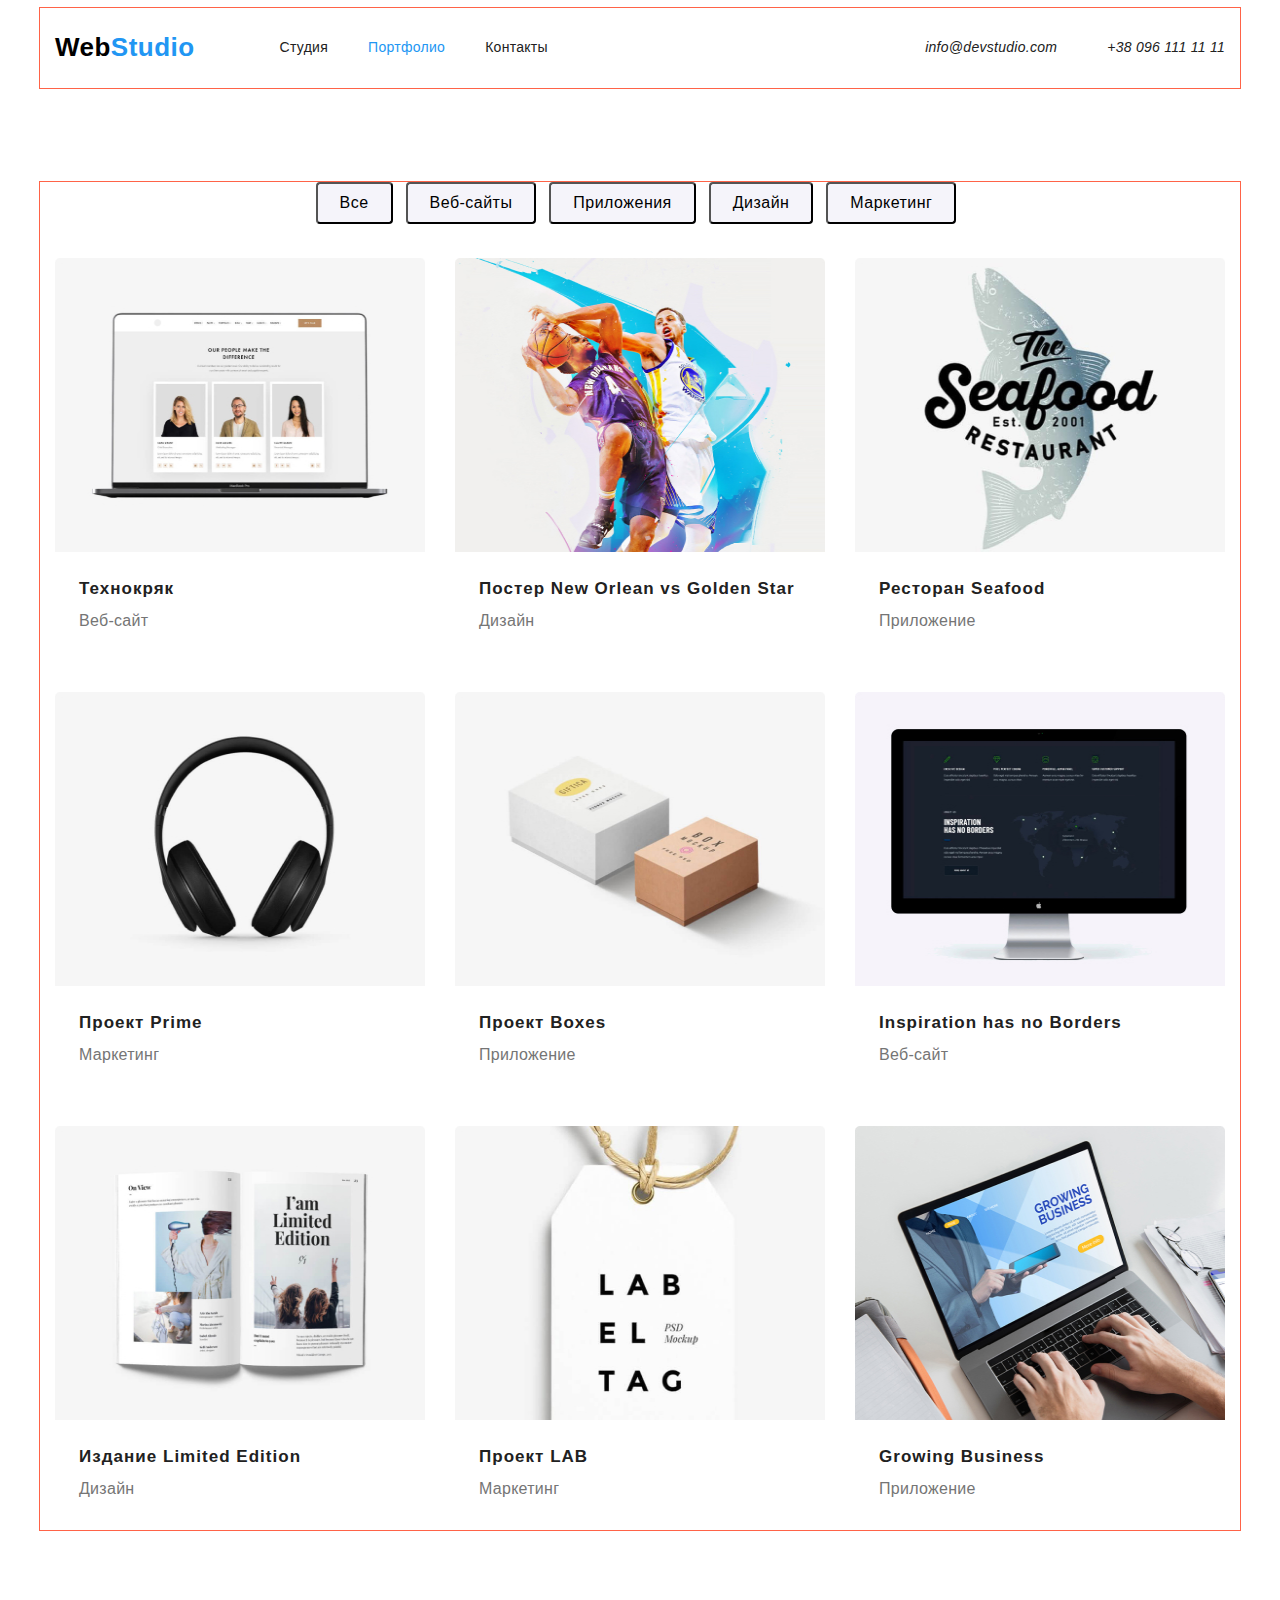
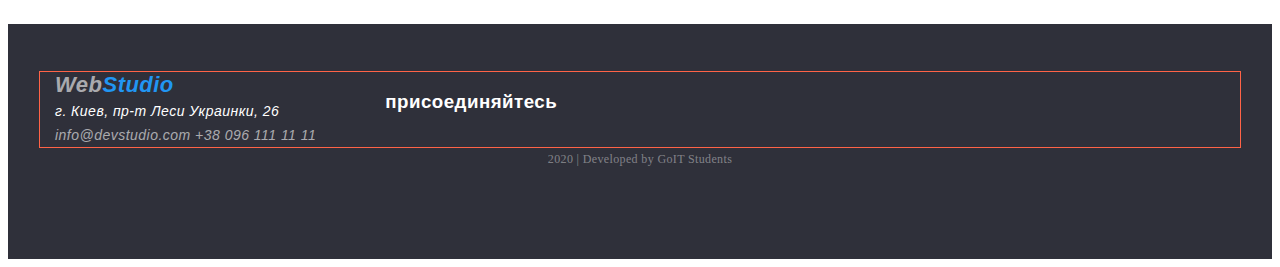
==== portfolio.html @ bc5ca42d "start" ====
<!DOCTYPE html>
<html lang="ru">

<head>
    <meta charset="UTF-8">
    <meta name="viewport" content="width=device-width, initial-scale=1.0">
    <link rel="stylesheet" href="./css/common.css">
    <link rel="stylesheet" href="./css/styles.css">
    <title>Portfolio</title>
</head>

<body class="page">
    <!-- ==========================================================
                                           HEADER                  
 ============================================================== -->
    <header class="page-header">
        <div class="container">
            <nav class="main-nav">
                <a class="header-logo" href="./index.html">Web<span class="logo-color">Studio</span></a>
                <ul class="nav-link list">
                    <li class="item"><a href="./studio.html" class="link-list">Студия</a></li>
                    <li class="item"><a href="./portfolio.html" class="link-list current">Портфолио</a></li>
                    <li class="item"><a href="./contacts.html" class="link-list">Контакты</a></li>
                </ul>
                <address class="address">
            <!--<img src="./img/maillogo.svg" alt="">--><a href="mailto:info@devstudio.com" class="link-list item">info@devstudio.com</a>
            <!--<img src="./img/phonelogo.svg" alt="">--><a  href="tel:+380961111111" class="link-list item">+38 096 111 11 11</a>
            </address>
            </nav>
        </div>
    </header>
    <!-- портфолио -->
    <section class="porto">
        <div class="container">
            <!-- <h1 class="title-port">OUR WORKS</h1> -->
            <form class="work-button">
                <button class="button">Все</button>
                <button class="button">Веб-сайты</button>
                <button class="button">Приложения</button>
                <button class="button">Дизайн</button>
                <button class="button lstb">Маркетинг</button>
            </form>
            <ul class="link-work porto-flex">
                <li class="test porto-container"><img src="./img/portfolio/name1.jpg" alt="" width="370" height="294">
                    <a href="#" class="link-list">
                        <div class="card-content">
                            <h3>Технокряк</h3>
                            <p>Веб-сайт</p>
                            <!-- <p><span class="about-site">Технокряк это современная площадка распространения коронавируса. Компании используют эту платформу для цифрового шпионажа и атак на защищённые сервера конкурентов.</span></p> -->
                        </div>
                    </a>
                </li>
                <li class="test porto-container"><img src="./img/portfolio/imggoldenstars.jpg" alt="" width="370" height="294">
                    <a href="#" class="link-list">
                        <div class="card-content">
                            <h3 class="strs">Постер New Orlean vs Golden Star</h3>
                            <p>Дизайн</p>
                        </div>
                    </a>
                </li>
                <li class="test porto-container"><img src="./img/portfolio/imgseafood.jpg" alt="imgseafood" width="370" height="294">
                    <a href="#" class="link-list">
                        <div class="card-content">
                            <h3>Ресторан Seafood</h3>
                            <p>Приложение</p>
                        </div>
                    </a>
                </li>
                <li class="test porto-container"><img src="./img/portfolio/imgprime.jpg" alt="prime" width="370" height="294">
                    <a href="#" class="link-list">
                        <div class="card-content">
                            <h3>Проект Prime</h3>
                            <p>Маркетинг</p>
                        </div>
                    </a>
                </li>
                <li class="test porto-container"><img src="./img/portfolio/imgboxes.jpg" alt="boxes" width="370" height="294">
                    <a href="#" class="link-list">
                        <div class="card-content">
                            <h3>Проект Boxes</h3>
                            <p>Приложение</p>
                        </div>
                    </a>
                </li>
                <li class="test porto-container"><img src="./img/portfolio/imgbordesr.jpg" alt="bordesr" width="370" height="294">
                    <a href="#" class="link-list">
                        <div class="card-content">
                            <h3>Inspiration has no Borders</h3>
                            <p>Веб-сайт</p>
                        </div>
                    </a>
                </li>
                <li class="test porto-container"><img src="./img/portfolio/imglimited.jpg" alt="limited" width="370" height="294">
                    <a href="#" class="link-list">
                        <div class="card-content">
                            <h3>Издание Limited Edition</h3>
                            <p>Дизайн</p>
                        </div>
                    </a>
                </li>
                <li class="test porto-container"><img src="./img/portfolio/imglab.jpg" alt="lab" width="370" height="294">
                    <a href="#" class="link-list">
                        <div class="card-content">
                            <h3>Проект LAB</h3>
                            <p>Маркетинг</p>
                        </div>
                    </a>
                </li>
                <li class="test porto-container"><img src="./img/portfolio/imggroving.jpg" alt="groving" width="370" height="294">
                    <a href="#" class="link-list">
                        <div class="card-content">
                            <h3>Growing Business</h3>
                            <p>Приложение</p>
                        </div>
                    </a>
                </li>
            </ul>
        </div>
    </section>

    <!-- FOOTER -->
    <footer class="footer">
        <div class="container footer-flex">
            <address>
            <a class="footer-logo" href="./index.html">Web<span class="logo-color">Studio</span></a>
            <br>г. Киев, пр-т Леси Украинки, 26
            <br><a href="mailto:info@devstudio.com">info@devstudio.com</a>
            <a href="tel:+380961111111">+38 096 111 11 11</a>
            </address>
            <ul class="hey">
                <li>
                    <h3>присоединяйтесь</h3>
                    <!-- <a href="https://www.instagram.com"><img src="./img/instagram.png" alt="instagram"></a>
                    <a href="https://twitter.com/"><img src="./img/twiter.png" alt="twiter"></a>
                    <a href="https://www.facebook.com/"><img src="./img/facebook.svg" alt="facebook"></a>
                    <a href="https://www.linkedin.com/"><img src="./img/linkedin.svg" alt="linkedin"></a> -->
                </li>
            </ul>
        </div>
        <p class="coop">2020 | Developed by GoIT Students </p>
    </footer>

</body>

</html>
---- css/common.css ----
:root {
    /* Цвет основного текста #212121 */
    --primery-text-color: #212121;
    /* вторичный цвет текста <p> #757575 */
    --secondary-text-color: #757575;
    /* Акцент (текст при наведении) #2196F3 */
    --text-color-accent: #2196F3;
    /* Копирейт в футере rgba(255, 255, 255, 0.4) */
    --footer-copyright-color: rgba(255, 255, 255, 0.4);
}


/* body */

img {
    vertical-align: bottom
}

html {
    box-sizing: border-box;
}

*,
*::before,
*::after {
    box-sizing: inherit;
}

.page {
    background-color: #ffffff;
    color: var(--primery-text-color);
    font-family: Roboto, sans-serif;
    letter-spacing: 0.03em;
}


/* HEADER */

.main-nav {
    display: flex;
    align-items: center;
}

.main-nav .address {
    margin-left: auto;
}

.logo-color {
    color: var(--text-color-accent);
}

.header-logo {
    color: #000000;
    font-weight: 700;
    font-size: 26px;
    line-height: 1.9;
    text-decoration: none;
    /* margin-top: 24px;
    margin-bottom: 25px; */
}

.list {
    list-style: none;
}

.link-list {
    text-decoration: none;
    color: #212121;
    font-size: 14px;
    line-height: 1.14;
    letter-spacing: 0.02em;
    font-weight: 500;
}

.link-list:hover,
.link-list:focus {
    color: var(--text-color-accent);
}

.nav-link {
    display: flex;
    color: #212121;
    margin-top: 0;
    margin-bottom: 0;
    padding-left: 0;
    margin-left: 85px;
}

.nav-link .link-list {
    display: block;
    padding-top: 32px;
    padding-bottom: 32px;
}

.nav-link .link-list.current {
    color: #2196F3;
}

.nav-link .item:not(:last-child) {
    margin-right: 40px;
}

.address {
    color: var(--secondary-text-color);
}

.address {
    display: flex;
}

.address .item:not(:last-child) {
    margin-right: 50px;
}


/* footer */

.footer-flex {
    display: flex;
}

.footer-logo {
    /* display: block; */
    font-weight: bold;
    font-size: 22px;
    line-height: 26px;
    margin-bottom: 10px;
}

.footer {
    background-color: #2F303A;
    color: #ffffff;
    padding-top: 48px;
    padding-bottom: 88px;
}

.footer a {
    color: rgba(255, 255, 255, 0.6);
    text-decoration: none;
}

.footer address {
    font-weight: 400;
    font-size: 14px;
    line-height: 1.7;
}

.footer ul {
    list-style-type: none;
    margin-top: 0;
    margin-bottom: 0;
    padding-left: 0;
}

.coop {
    margin-bottom: 0;
    margin-top: 0;
    font-family: Roboto;
    font-style: normal;
    font-weight: normal;
    font-size: 12px;
    line-height: 24px;
    /* or 200% */
    text-align: center;
    letter-spacing: 0.03em;
    color: rgba(255, 255, 255, 0.4);
}

.hey {
    margin-left: 69px;
}
---- css/styles.css ----
/* Вторичный цвет фона #F5F4FA */


/* футер цвет фона иконок соцсетей:rgba(255, 255, 255, 0.1); */


/* MAIN */

.section {
    padding-bottom: 94px;
    padding-top: 94px;
}

.team-section {
    padding-bottom: 94px;
    padding-top: 94px;
}

.container {
    width: 1200px;
    padding-left: 15px;
    padding-right: 15px;
    margin-left: auto;
    margin-right: auto;
    outline: 1px solid tomato;
}

.section p {
    color: var(--secondary-text-color);
}


/* Заглавие которое я не смог придумать */

.tests:not(:last-child) {
    width: 270px;
    margin-right: 30px;
}

.about-us .link {
    background-color: #f5f4fa;
}

.about-us {
    display: flex;
    margin-top: 0;
    margin-bottom: 0;
    list-style-type: none;
    padding-left: 0;
    outline: solid 1px tomato;
}

.antenna::before {
    display: block;
    content: '';
    width: 270px;
    height: 120px;
    background-image: url('../img/antenna.svg');
    background-size: 70px;
    background-repeat: no-repeat;
    background-position: center;
    background-color: #F5F4FA;
    outline: solid 1px teal;
}

.clock::before {
    display: block;
    content: '';
    width: 270px;
    height: 120px;
    background-image: url('../img/clock.svg');
    background-size: 70px;
    background-repeat: no-repeat;
    background-position: center;
    background-color: #F5F4FA;
    outline: solid 1px teal;
}

.computer::before {
    display: block;
    content: '';
    width: 270px;
    height: 120px;
    background-image: url('../img/diagram.svg');
    background-size: 70px;
    background-repeat: no-repeat;
    background-position: center;
    background-color: #F5F4FA;
    outline: solid 1px teal;
}

.kos::before {
    display: block;
    content: '';
    width: 270px;
    height: 120px;
    background-image: url('../img/astronaut.svg');
    background-size: 70px;
    background-repeat: no-repeat;
    background-position: center;
    background-color: #F5F4FA;
    outline: solid 1px teal;
}


/* Чем мы занимаемся */

.work-list p {
    background-color: rgba(47, 48, 58, 0.8);
    color: #FFFFFF;
    padding: 27px;
    padding-left: 83px;
    padding-right: 82px;
}


/* OUR TEAM */

.team-section {
    background-color: #f5f4fa;
}

.team-section p {
    color: var(--secondary-text-color);
}

.team-list li {
    background-color: #ffffff;
}

.team-list img:hover,
.team-list a:focus {
    background-color: var(--text-color-accent);
}


/* Постоянные клиенты */

.regular-customers img:hover {
    background-color: var(--text-color-accent);
}


/* button */

.button {
    background-color: #F5F4FA;
    font-weight: 500;
    font-size: 16px;
    line-height: 1.62;
    text-align: center;
}

.button:hover {
    background-color: var(--text-color-accent);
}

.hero-button {
    display: inline-block;
    background-color: var(--text-color-accent);
    color: #ffffff;
    padding: 10px 32px;
    box-shadow: 0px 4px 4px rgba(0, 0, 0, 0.15);
    border-radius: 4px;
    text-decoration: none;
    min-width: 200px;
    text-align: center;
    margin-bottom: 200px;
    margin-top: 46px;
}


/* HERO */


/* Фон в Герое */

.overlay {
    max-width: 1600px;
    height: 600px;
    margin-left: auto;
    margin-right: auto;
    background-size: cover;
    background-repeat: no-repeat;
    background-position: center;
    background-image: linear-gradient( to right, rgba(47, 48, 58, 0.8), rgba(47, 48, 58, 0.8)), url(../img/hero.jpg);
}

.hero {
    text-align: center;
    padding-top: 200px;
}

.hero-title {
    font-weight: 900;
    font-size: 44px;
    line-height: 1.36;
    margin-bottom: 0;
    margin-top: 0;
    color: #FFFFFF;
    /* or 136% */
}


/* Заглавие которое я не смог придумать,
но оно потом будет скрыто */

.about-us .title {
    font-weight: 700;
    font-size: 14px;
    line-height: 1.4;
    text-transform: uppercase;
}

.about-us p {
    font-weight: 400;
    font-size: 14px;
    line-height: 1.7;
    margin-top: 0;
    margin-bottom: 0;
}

.title {
    margin-bottom: 10px;
    margin-top: 30px;
}


/* Чем мы занимаемся */

.section-title {
    font-weight: 700;
    font-size: 36px;
    line-height: 1.2;
    text-align: center;
    margin-top: 0;
    margin-bottom: 50px;
}

.work-list li p {
    font-weight: 700;
    font-size: 14px;
    line-height: 1.14;
    text-align: center;
    letter-spacing: 0.03em;
    text-transform: uppercase;
}

.work-list {
    display: flex;
    justify-content: space-between;
    list-style-type: none;
    margin-top: 0;
    margin-bottom: 0;
    padding-left: 0;
}

.work-list p {
    margin-top: 0;
    margin-bottom: 0;
}


/* OUR TEAM */

.team-list {
    display: flex;
    justify-content: space-between;
}

.team-list li h3 {
    font-weight: 500;
    font-size: 16px;
    line-height: 1.18;
    text-align: center;
}

.team-list li p {
    font-weight: 400;
    font-size: 16px;
    line-height: 1.18;
    /* identical to box height */
    text-align: center;
}

.team-list {
    margin-bottom: 0;
    margin-top: 0;
    list-style-type: none;
    list-style-position: 0;
    padding-left: 0;
}

.team-list p {
    margin-bottom: 16px;
    margin-top: 0;
}

.team-list h3 {
    margin-bottom: 30px;
    margin-top: 10px;
}


/* ПОСТОЯННЫЕ КЛИЕНТЫ */

.regular-customers {
    display: flex;
    justify-content: space-between;
    margin-top: 0;
    margin-bottom: 0;
    list-style-type: none;
    padding-left: 0;
}


/* OUR WORKS */

.card-content {
    padding-left: 24px;
    padding-right: 24px;
    padding-bottom: 20px;
    padding-top: 20px;
}

.porto-flex {
    display: flex;
    flex-wrap: wrap;
    justify-content: space-between;
}

.porto-container {
    width: 370px;
    height: 404px;
    /* margin-right: 30px; */
    margin-bottom: 30px;
}


/* .porto-container:nth-child(3n) {
        margin-right: 0;
    } */

.porto-container:nth-last-child(-n+3) {
    margin-bottom: 0;
}

.porto {
    padding-top: 94px;
    padding-bottom: 94px;
}

.work-button {
    text-align: center;
    margin-bottom: 34px;
}

.work-button .button {
    margin-right: 8px;
    padding: 6px 22px;
    display: inline-block;
    background: #F5F4FA;
    border-radius: 4px;
    font-style: normal;
    font-weight: 500;
    font-size: 16px;
    line-height: 26px;
    /* identical to box height, or 162% */
    text-align: center;
    letter-spacing: 0.03em;
}

.lstb {
    margin-right: 0;
}

.work-button .button:hover {
    background-color: #2196F3;
    color: white;
    box-shadow: 0px 2px 2px rgba(0, 0, 0, 0.12), 0px 1px 2px rgba(0, 0, 0, 0.08), 0px 3px 1px rgba(0, 0, 0, 0.1);
}


/* .title-port {
    margin-top: 0;
    margin-bottom: 0;
} */


/* .test {
        outline: solid 1px turquoise;
    }
     */

.link-work {
    list-style-type: none;
    margin-top: 0;
    margin-bottom: 0;
    padding-left: 0;
}

.link-work h3 {
    margin-bottom: 0;
    margin-top: 0;
}

.link-work p {
    margin-bottom: 0px;
    margin-top: 0;
}

.link-work li h3 {
    font-weight: 700;
    font-size: 17px;
    line-height: 2;
    letter-spacing: 0.06em;
}

.link-work li p {
    font-weight: 400;
    font-size: 16px;
    line-height: 1.87;
    color: #757575;
}

.about-site {
    font-weight: 400;
    font-size: 18px;
    line-height: 1.56;
    /* or 156% */
    letter-spacing: 0.03em;
}
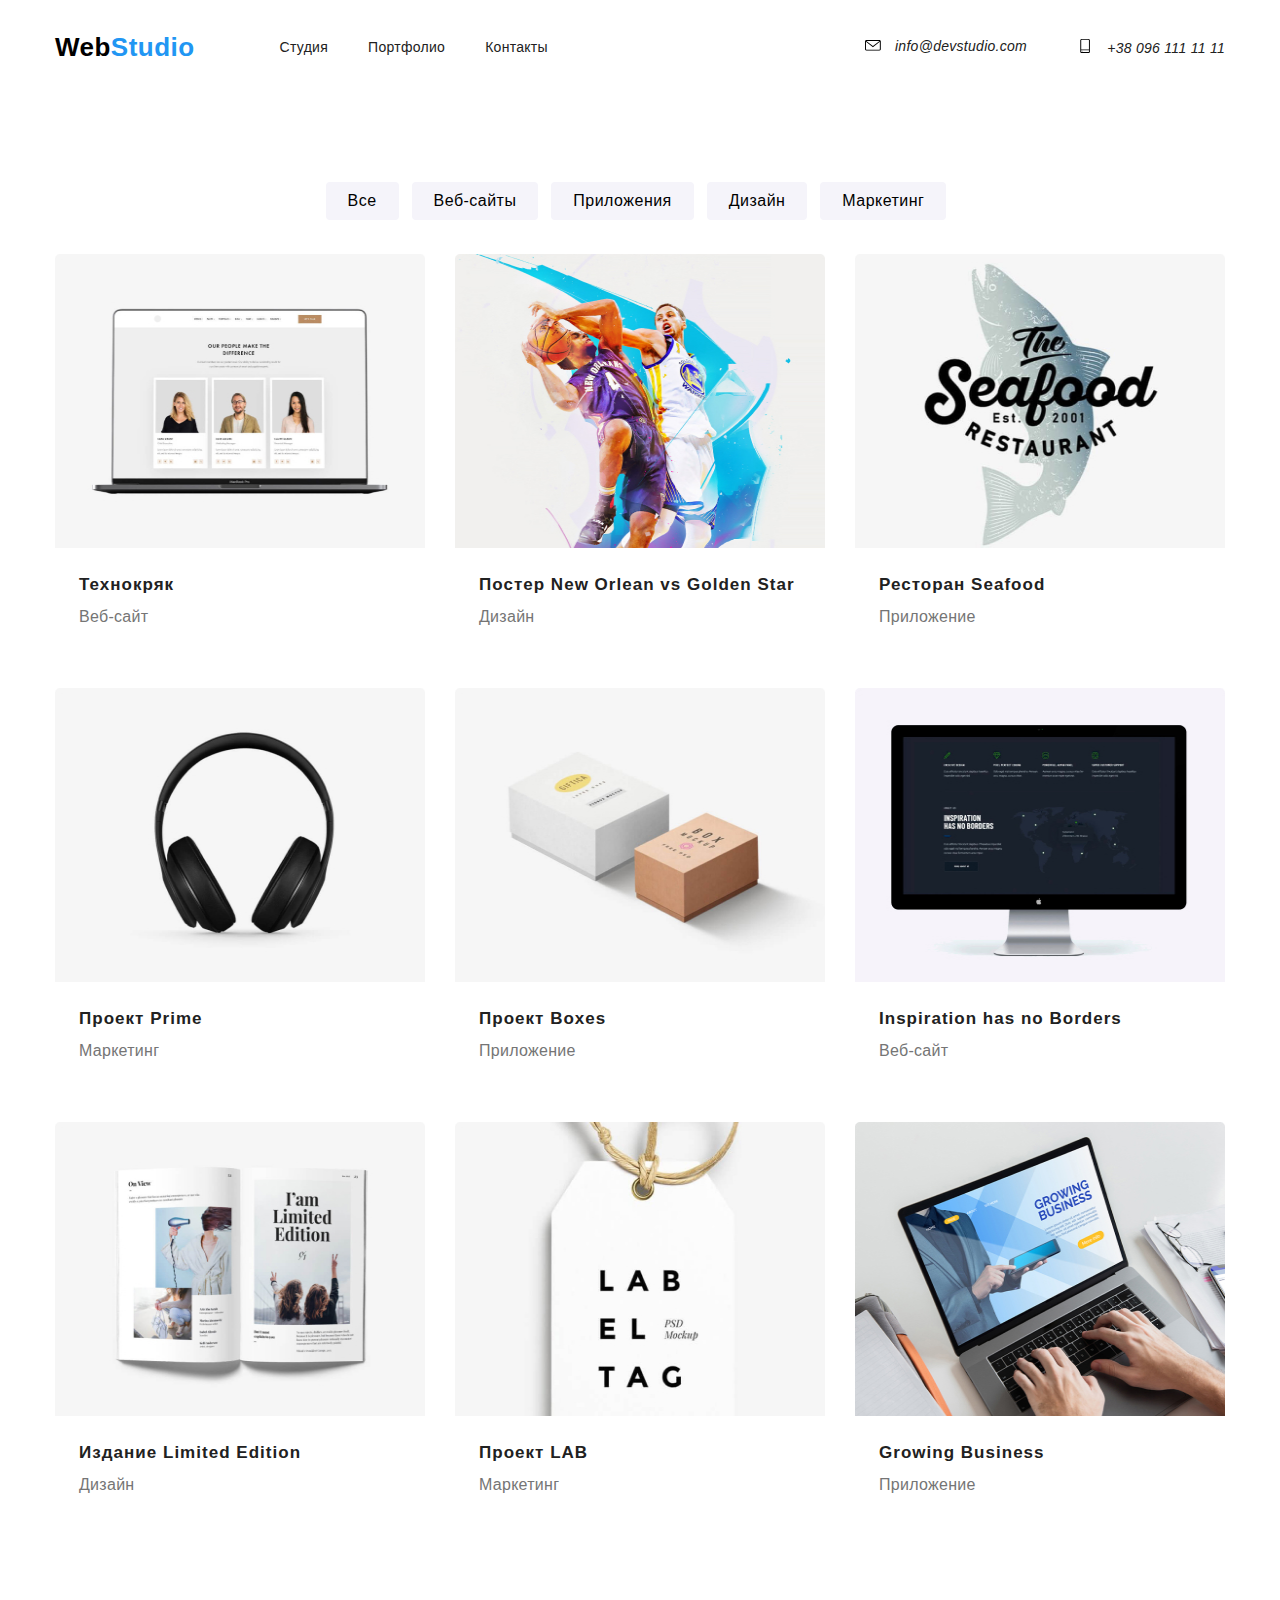
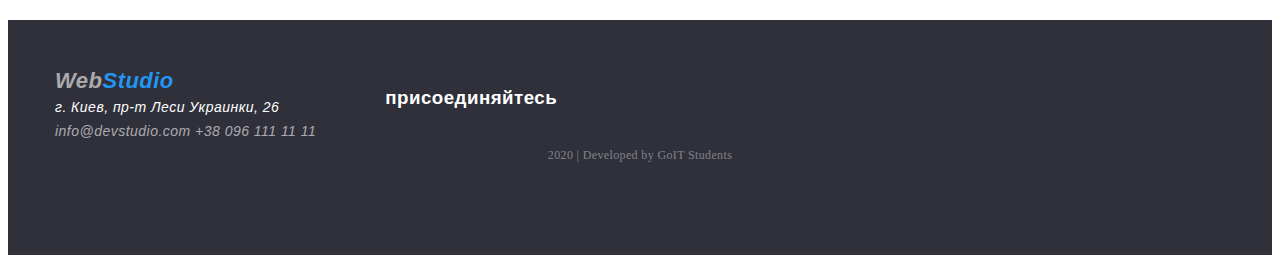
==== commit 61e118d5: "сделано клиенты" ====
--- a/portfolio.html
+++ b/portfolio.html
@@ -19,12 +19,20 @@
                 <a class="header-logo" href="./index.html">Web<span class="logo-color">Studio</span></a>
                 <ul class="nav-link list">
                     <li class="item"><a href="./studio.html" class="link-list">Студия</a></li>
-                    <li class="item"><a href="./portfolio.html" class="link-list current">Портфолио</a></li>
+                    <li class="item"><a href="./portfolio.html" class="link-list">Портфолио</a></li>
                     <li class="item"><a href="./contacts.html" class="link-list">Контакты</a></li>
                 </ul>
                 <address class="address">
-            <!--<img src="./img/maillogo.svg" alt="">--><a href="mailto:info@devstudio.com" class="link-list item">info@devstudio.com</a>
-            <!--<img src="./img/phonelogo.svg" alt="">--><a  href="tel:+380961111111" class="link-list item">+38 096 111 11 11</a>
+            <a href="mailto:info@devstudio.com" class="link-list item">
+                    <svg class="mail" width="16" height="10.85">
+                    <use href="./img/sprite1.svg#mail"></use>
+                </svg>
+                info@devstudio.com</a>
+            <a href="tel:+380961111111" class="link-list item">
+                <svg class="phone" width="16" height="14.47">
+                    <use href="./img/sprite1.svg#hone"></use>
+                </svg>
+                +38 096 111 11 11</a>
             </address>
             </nav>
         </div>
--- a/css/common.css
+++ b/css/common.css
@@ -75,6 +75,7 @@
 .link-list:hover,
 .link-list:focus {
     color: var(--text-color-accent);
+    fill: var(--text-color-accent);
 }
 
 .nav-link {
--- a/css/styles.css
+++ b/css/styles.css
@@ -5,6 +5,19 @@
 
 
 /* MAIN */
+
+.phone {
+    color: #757575;
+    /* height: 14.94px; */
+    margin-right: 10px;
+}
+
+.mail {
+    display: inline-block;
+    color: #757575;
+    /* height: 11.2px; */
+    margin-right: 10px;
+}
 
 .section {
     padding-bottom: 94px;
@@ -22,7 +35,7 @@
     padding-right: 15px;
     margin-left: auto;
     margin-right: auto;
-    outline: 1px solid tomato;
+    /* outline: 1px solid tomato; */
 }
 
 .section p {
@@ -116,6 +129,34 @@
 
 /* OUR TEAM */
 
+.social-list {
+    margin-bottom: 34px;
+    margin-right: 36px;
+    color: teal;
+}
+
+.btn-icon {
+    fill: #AFB1B8
+}
+
+.btn-icon:hover {
+    fill: #FFFFFF;
+}
+
+.btn-ic {
+    padding: 0;
+    background-color: #FFFFFF;
+    border: none;
+    width: 44px;
+    height: 44px;
+    border-radius: 50%;
+    color: teal;
+}
+
+.btn-ic:hover {
+    background-color: #2196F3;
+}
+
 .team-section {
     background-color: #f5f4fa;
 }
@@ -149,10 +190,12 @@
     font-size: 16px;
     line-height: 1.62;
     text-align: center;
+    border: none;
 }
 
 .button:hover {
     background-color: var(--text-color-accent);
+    border: none;
 }
 
 .hero-button {
@@ -311,6 +354,28 @@
     margin-bottom: 0;
     list-style-type: none;
     padding-left: 0;
+}
+
+.size-customers {
+    width: 170px;
+    height: 90px;
+    /* background-color: teal; */
+    border: 1px solid #AFB1B8;
+    box-sizing: border-box;
+    border-radius: 4px;
+    padding-top: 22px;
+    padding-bottom: 21px;
+    padding-left: 56px;
+    padding-right: 55px;
+}
+
+.size-customers:hover {
+    background-color: #2196F3;
+}
+
+.color:hover {
+    color: white;
+    fill: white;
 }
 
 
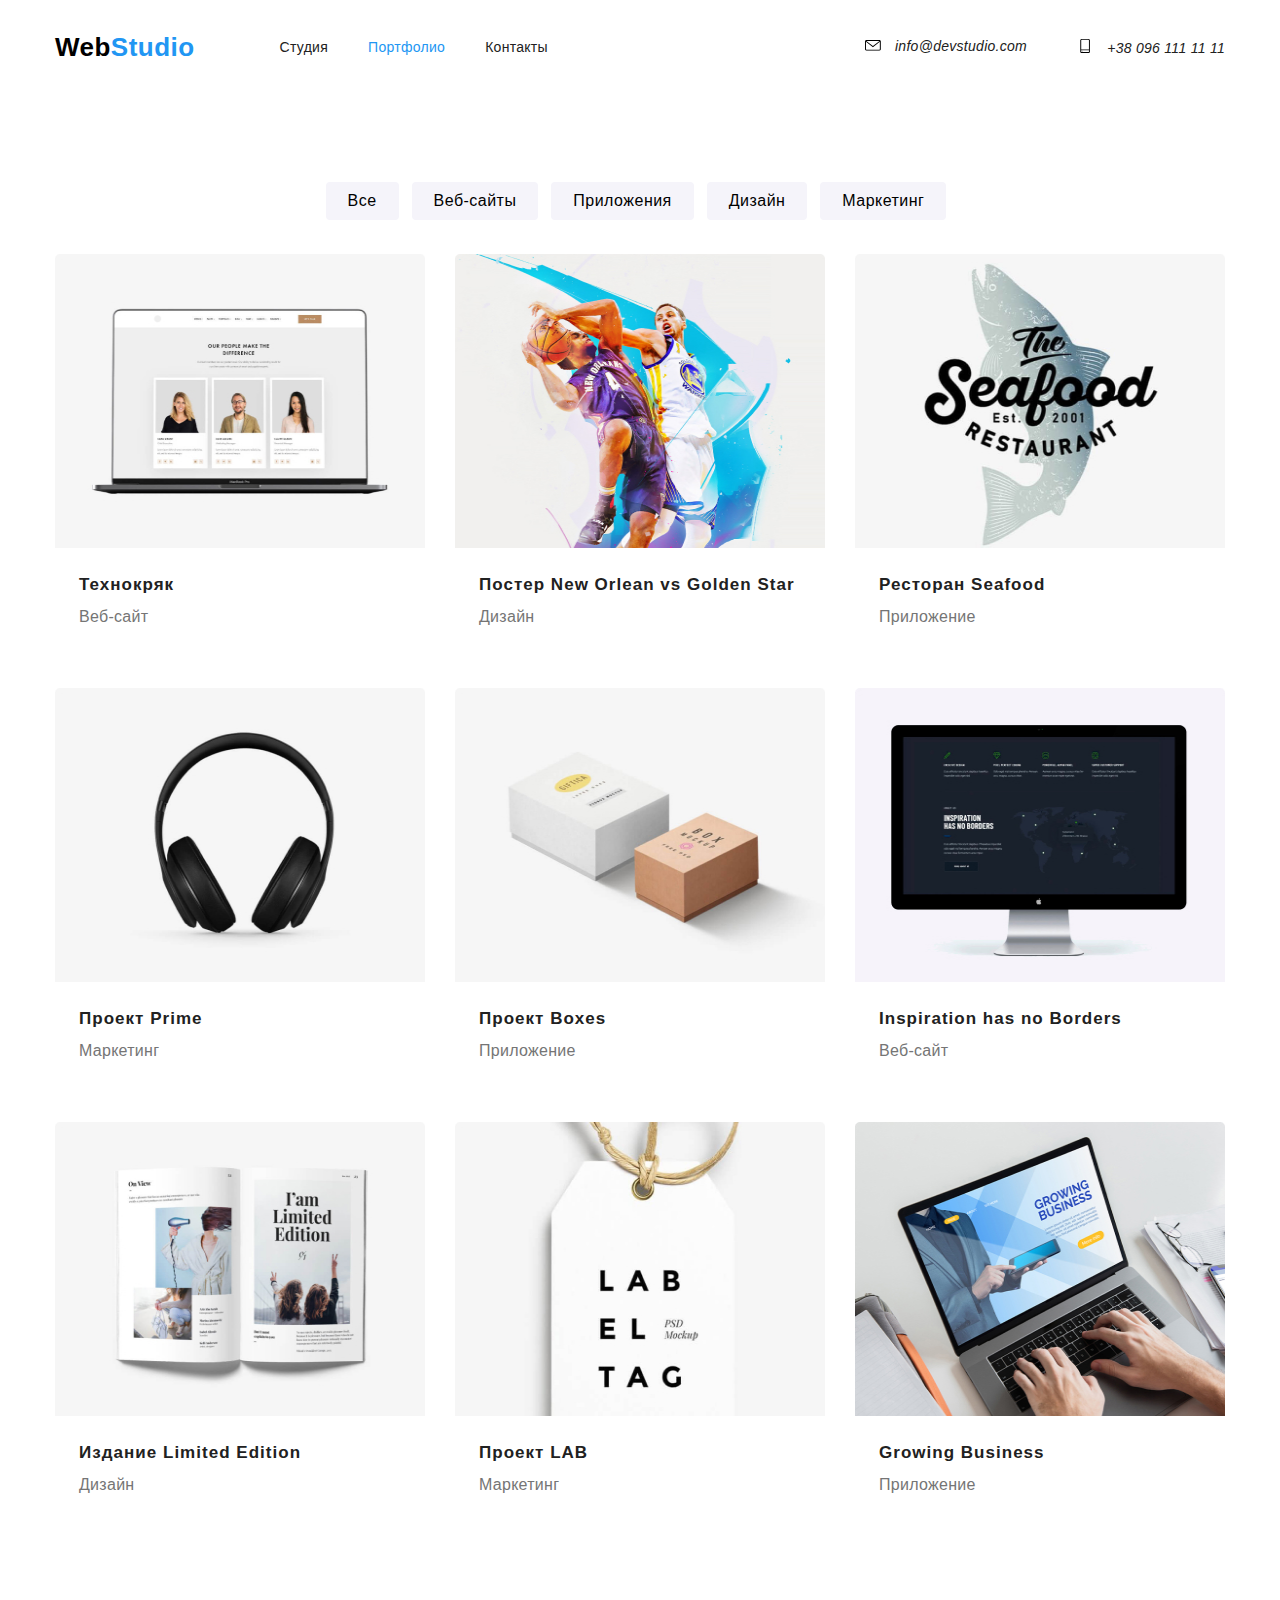
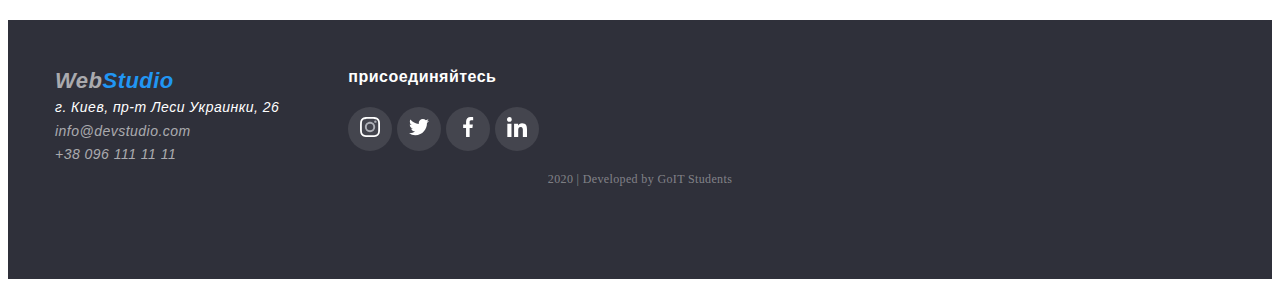
==== commit 871ed999: "сдача" ====
--- a/portfolio.html
+++ b/portfolio.html
@@ -19,7 +19,7 @@
                 <a class="header-logo" href="./index.html">Web<span class="logo-color">Studio</span></a>
                 <ul class="nav-link list">
                     <li class="item"><a href="./studio.html" class="link-list">Студия</a></li>
-                    <li class="item"><a href="./portfolio.html" class="link-list">Портфолио</a></li>
+                    <li class="item"><a href="./portfolio.html" class="link-list current">Портфолио</a></li>
                     <li class="item"><a href="./contacts.html" class="link-list">Контакты</a></li>
                 </ul>
                 <address class="address">
@@ -132,20 +132,40 @@
             <address>
             <a class="footer-logo" href="./index.html">Web<span class="logo-color">Studio</span></a>
             <br>г. Киев, пр-т Леси Украинки, 26
-            <br><a href="mailto:info@devstudio.com">info@devstudio.com</a>
-            <a href="tel:+380961111111">+38 096 111 11 11</a>
+            <br><a href="mailto:info@devstudio.com ">info@devstudio.com</a><br>
+            <a href="tel:+380961111111 ">+38 096 111 11 11</a>
             </address>
-            <ul class="hey">
-                <li>
-                    <h3>присоединяйтесь</h3>
-                    <!-- <a href="https://www.instagram.com"><img src="./img/instagram.png" alt="instagram"></a>
-                    <a href="https://twitter.com/"><img src="./img/twiter.png" alt="twiter"></a>
-                    <a href="https://www.facebook.com/"><img src="./img/facebook.svg" alt="facebook"></a>
-                    <a href="https://www.linkedin.com/"><img src="./img/linkedin.svg" alt="linkedin"></a> -->
-                </li>
-            </ul>
+            <div class="join">
+                <b class="title-go">присоединяйтесь</b>
+                <ul class="social-list">
+                    <a href="https://www.instagram.com ">
+                        <button class="ftr-ic">
+                                <svg class="ftr-icon" width="20" height="20">
+                                    <use href="./img/sprite.svg#instagram"></use>
+                                </svg>
+                            </button></a>
+                    <a href="https://twitter.com/ ">
+                        <button class="ftr-ic">
+                                <svg class="ftr-icon" width="20" height="20">
+                                    <use href="./img/sprite.svg#twitter"></use>
+                                </svg>
+                            </button></a>
+                    <a href="https://www.facebook.com/">
+                        <button class="ftr-ic">
+                                <svg class="ftr-icon" width="20" height="20">
+                                    <use href="./img/sprite.svg#facebook"></use>
+                                </svg>
+                                </button></a>
+                    <a href="https://www.linkedin.com/ ">
+                        <button class="ftr-ic">
+                                <svg class="ftr-icon" width="20" height="20">
+                                    <use href="./img/sprite.svg#linkedin"></use>
+                                </svg>
+                            </button></a>
+                </ul>
+            </div>
         </div>
-        <p class="coop">2020 | Developed by GoIT Students </p>
+        <p class="coop ">2020 | Developed by GoIT Students </p>
     </footer>
 
 </body>
--- a/css/common.css
+++ b/css/common.css
@@ -1,172 +1,110 @@
-:root {
-    /* Цвет основного текста #212121 */
-    --primery-text-color: #212121;
-    /* вторичный цвет текста <p> #757575 */
-    --secondary-text-color: #757575;
-    /* Акцент (текст при наведении) #2196F3 */
-    --text-color-accent: #2196F3;
-    /* Копирейт в футере rgba(255, 255, 255, 0.4) */
-    --footer-copyright-color: rgba(255, 255, 255, 0.4);
-}
-
-
-/* body */
-
-img {
-    vertical-align: bottom
-}
-
-html {
-    box-sizing: border-box;
-}
-
-*,
-*::before,
-*::after {
-    box-sizing: inherit;
-}
-
-.page {
-    background-color: #ffffff;
-    color: var(--primery-text-color);
-    font-family: Roboto, sans-serif;
-    letter-spacing: 0.03em;
-}
-
-
-/* HEADER */
-
-.main-nav {
-    display: flex;
-    align-items: center;
-}
-
-.main-nav .address {
-    margin-left: auto;
-}
-
-.logo-color {
-    color: var(--text-color-accent);
-}
-
-.header-logo {
-    color: #000000;
-    font-weight: 700;
-    font-size: 26px;
-    line-height: 1.9;
-    text-decoration: none;
-    /* margin-top: 24px;
-    margin-bottom: 25px; */
-}
-
-.list {
-    list-style: none;
-}
-
-.link-list {
-    text-decoration: none;
-    color: #212121;
-    font-size: 14px;
-    line-height: 1.14;
-    letter-spacing: 0.02em;
-    font-weight: 500;
-}
-
-.link-list:hover,
-.link-list:focus {
-    color: var(--text-color-accent);
-    fill: var(--text-color-accent);
-}
-
-.nav-link {
-    display: flex;
-    color: #212121;
-    margin-top: 0;
-    margin-bottom: 0;
-    padding-left: 0;
-    margin-left: 85px;
-}
-
-.nav-link .link-list {
-    display: block;
-    padding-top: 32px;
-    padding-bottom: 32px;
-}
-
-.nav-link .link-list.current {
-    color: #2196F3;
-}
-
-.nav-link .item:not(:last-child) {
-    margin-right: 40px;
-}
-
-.address {
-    color: var(--secondary-text-color);
-}
-
-.address {
-    display: flex;
-}
-
-.address .item:not(:last-child) {
-    margin-right: 50px;
-}
-
-
-/* footer */
-
-.footer-flex {
-    display: flex;
-}
-
-.footer-logo {
-    /* display: block; */
-    font-weight: bold;
-    font-size: 22px;
-    line-height: 26px;
-    margin-bottom: 10px;
-}
-
-.footer {
-    background-color: #2F303A;
-    color: #ffffff;
-    padding-top: 48px;
-    padding-bottom: 88px;
-}
-
-.footer a {
-    color: rgba(255, 255, 255, 0.6);
-    text-decoration: none;
-}
-
-.footer address {
-    font-weight: 400;
-    font-size: 14px;
-    line-height: 1.7;
-}
-
-.footer ul {
-    list-style-type: none;
-    margin-top: 0;
-    margin-bottom: 0;
-    padding-left: 0;
-}
-
-.coop {
-    margin-bottom: 0;
-    margin-top: 0;
-    font-family: Roboto;
-    font-style: normal;
-    font-weight: normal;
-    font-size: 12px;
-    line-height: 24px;
-    /* or 200% */
-    text-align: center;
-    letter-spacing: 0.03em;
-    color: rgba(255, 255, 255, 0.4);
-}
-
-.hey {
-    margin-left: 69px;
-}+                                                    :root {
+                                                       /* Цвет основного текста #212121 */
+                                                       --primery-text-color: #212121;
+                                                       /* вторичный цвет текста <p> #757575 */
+                                                       --secondary-text-color: #757575;
+                                                       /* Акцент (текст при наведении) #2196F3 */
+                                                       --text-color-accent: #2196F3;
+                                                       /* Копирейт в футере rgba(255, 255, 255, 0.4) */
+                                                       --footer-copyright-color: rgba(255, 255, 255, 0.4);
+                                                   }
+                                                   /* body */
+                                                   
+                                                   img {
+                                                       vertical-align: bottom
+                                                   }
+                                                   
+                                                   html {
+                                                       box-sizing: border-box;
+                                                   }
+                                                   
+                                                   *,
+                                                   *::before,
+                                                   *::after {
+                                                       box-sizing: inherit;
+                                                   }
+                                                   
+                                                   .page {
+                                                       background-color: #ffffff;
+                                                       color: var(--primery-text-color);
+                                                       font-family: Roboto, sans-serif;
+                                                       letter-spacing: 0.03em;
+                                                   }
+                                                   /* HEADER */
+                                                   
+                                                   .main-nav {
+                                                       display: flex;
+                                                       align-items: center;
+                                                   }
+                                                   
+                                                   .main-nav .address {
+                                                       margin-left: auto;
+                                                   }
+                                                   
+                                                   .logo-color {
+                                                       color: var(--text-color-accent);
+                                                   }
+                                                   
+                                                   .header-logo {
+                                                       color: #000000;
+                                                       font-weight: 700;
+                                                       font-size: 26px;
+                                                       line-height: 1.9;
+                                                       text-decoration: none;
+                                                       /* margin-top: 24px;
+margin-bottom: 25px; */
+                                                   }
+                                                   
+                                                   .list {
+                                                       list-style: none;
+                                                   }
+                                                   
+                                                   .link-list {
+                                                       text-decoration: none;
+                                                       color: #212121;
+                                                       font-size: 14px;
+                                                       line-height: 1.14;
+                                                       letter-spacing: 0.02em;
+                                                       font-weight: 500;
+                                                   }
+                                                   
+                                                   .link-list:hover,
+                                                   .link-list:focus {
+                                                       color: var(--text-color-accent);
+                                                       fill: var(--text-color-accent);
+                                                   }
+                                                   
+                                                   .nav-link {
+                                                       display: flex;
+                                                       color: #212121;
+                                                       margin-top: 0;
+                                                       margin-bottom: 0;
+                                                       padding-left: 0;
+                                                       margin-left: 85px;
+                                                   }
+                                                   
+                                                   .nav-link .link-list {
+                                                       display: block;
+                                                       padding-top: 32px;
+                                                       padding-bottom: 32px;
+                                                   }
+                                                   
+                                                   .nav-link .link-list.current {
+                                                       color: #2196F3;
+                                                   }
+                                                   
+                                                   .nav-link .item:not(:last-child) {
+                                                       margin-right: 40px;
+                                                   }
+                                                   
+                                                   .address {
+                                                       color: var(--secondary-text-color);
+                                                   }
+                                                   
+                                                   .address {
+                                                       display: flex;
+                                                   }
+                                                   
+                                                   .address .item:not(:last-child) {
+                                                       margin-right: 50px;
+                                                   }--- a/css/styles.css
+++ b/css/styles.css
@@ -139,6 +139,10 @@
     fill: #AFB1B8
 }
 
+.ftr-icon {
+    fill: white;
+}
+
 .btn-icon:hover {
     fill: #FFFFFF;
 }
@@ -151,6 +155,20 @@
     height: 44px;
     border-radius: 50%;
     color: teal;
+}
+
+.ftr-ic {
+    padding: 0;
+    background-color: #44454E;
+    border: none;
+    width: 44px;
+    height: 44px;
+    border-radius: 50%;
+    color: teal;
+}
+
+.ftr-ic:hover {
+    background-color: #2196F3;
 }
 
 .btn-ic:hover {
@@ -494,4 +512,74 @@
     line-height: 1.56;
     /* or 156% */
     letter-spacing: 0.03em;
+}
+
+
+/* footer */
+
+.footer-flex {
+    display: flex;
+}
+
+.footer-logo {
+    /* display: block; */
+    font-weight: bold;
+    font-size: 22px;
+    line-height: 26px;
+    margin-bottom: 10px;
+}
+
+.footer {
+    background-color: #2F303A;
+    color: #ffffff;
+    padding-top: 48px;
+    padding-bottom: 88px;
+}
+
+.footer a {
+    color: rgba(255, 255, 255, 0.6);
+    text-decoration: none;
+}
+
+.footer address {
+    font-weight: 400;
+    font-size: 14px;
+    line-height: 1.7;
+}
+
+.footer ul {
+    list-style-type: none;
+    margin-top: 0;
+    margin-bottom: 0;
+    padding-left: 0;
+}
+
+.coop {
+    margin-bottom: 0;
+    margin-top: 0;
+    font-family: Roboto;
+    font-style: normal;
+    font-weight: normal;
+    font-size: 12px;
+    line-height: 24px;
+    /* or 200% */
+    text-align: center;
+    letter-spacing: 0.03em;
+    color: rgba(255, 255, 255, 0.4);
+}
+
+.logo-social-network {
+    display: flex;
+    padding-left: 0;
+    justify-content: center;
+    padding-bottom: 24px;
+}
+
+.title-go {
+    display: block;
+    margin-bottom: 21px;
+}
+
+.join {
+    margin-left: 69px;
 }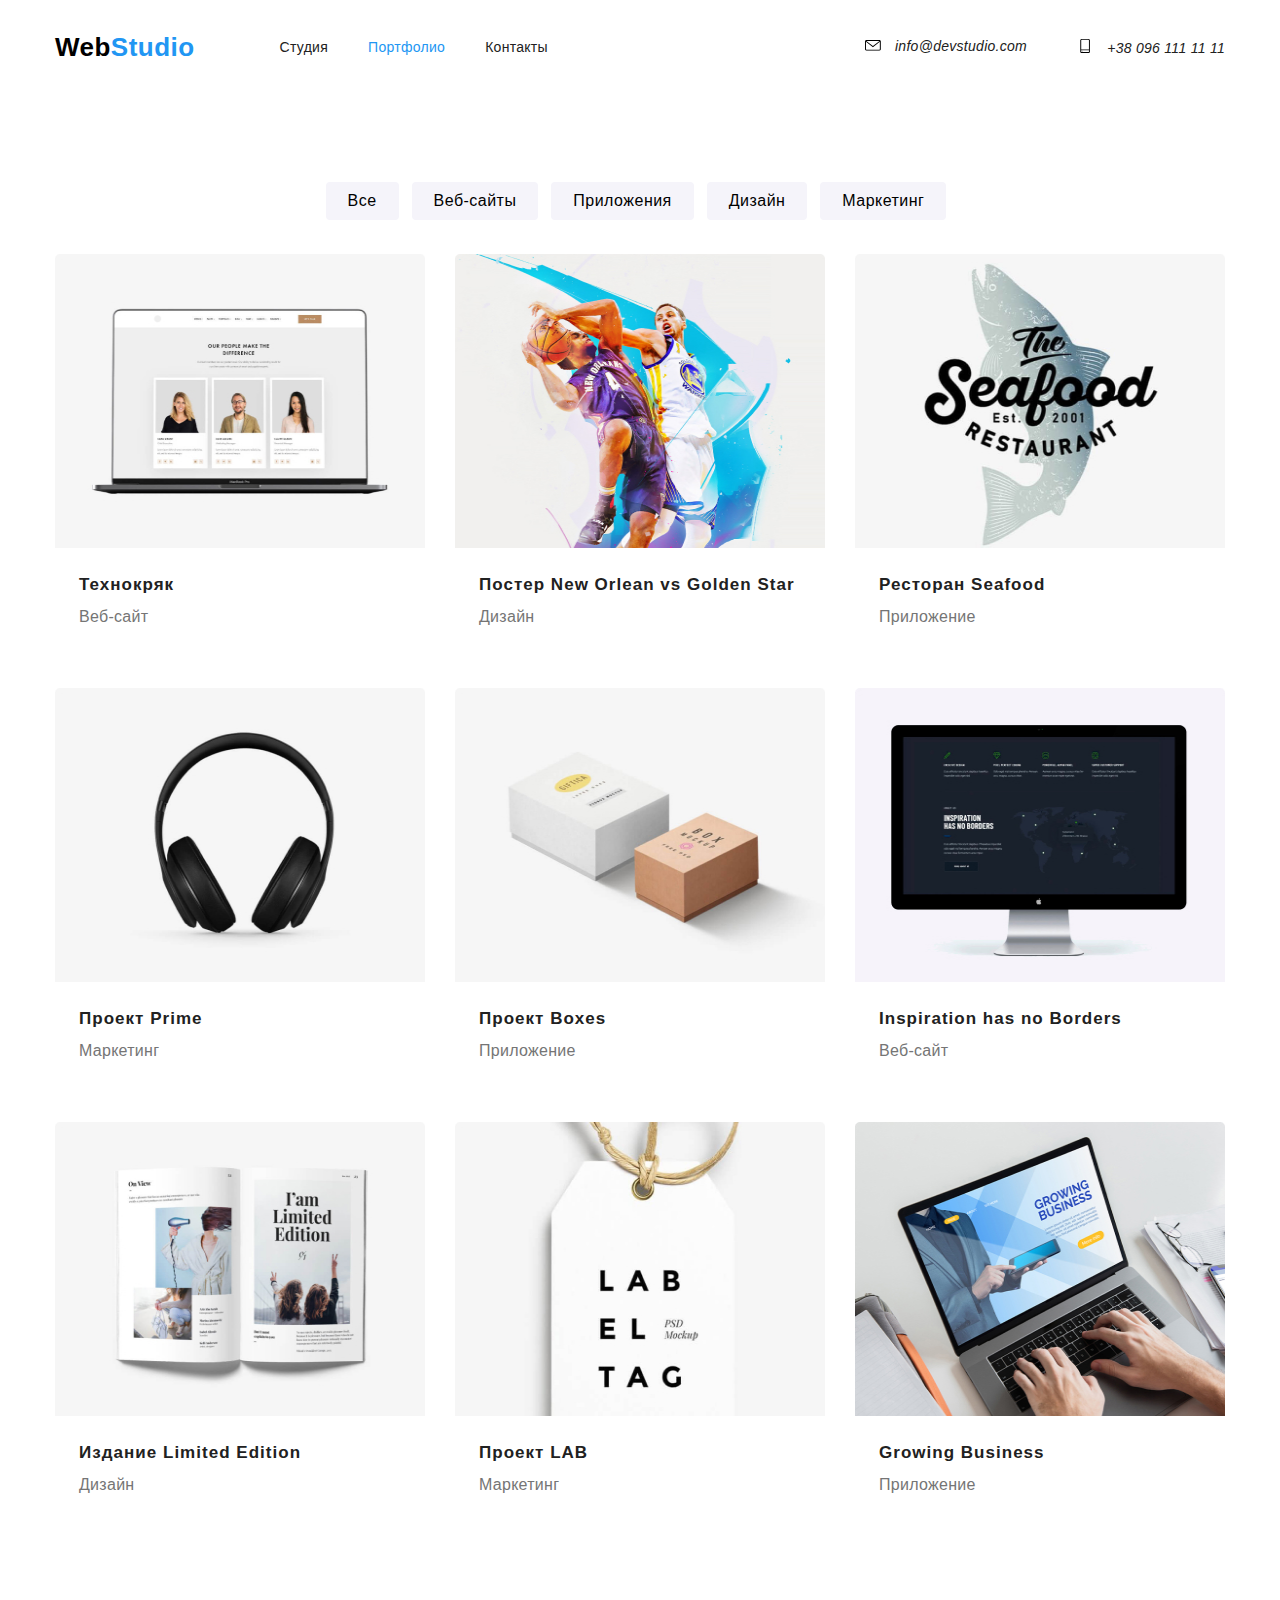
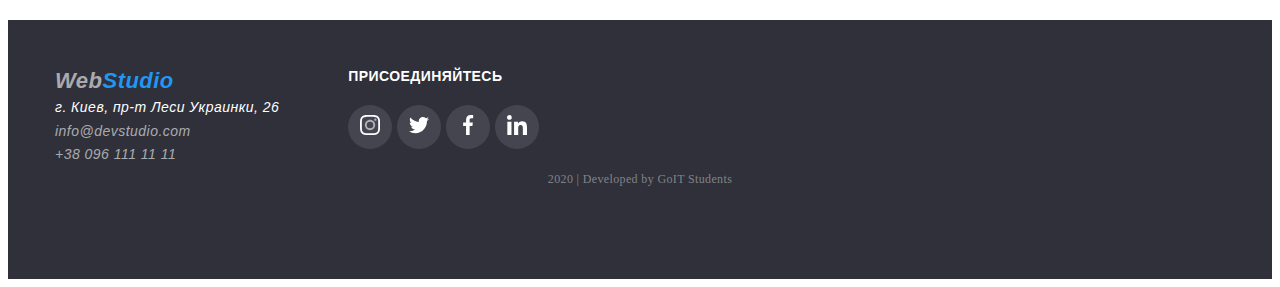
==== commit 8d0d7d03: "gg" ====
--- a/portfolio.html
+++ b/portfolio.html
@@ -49,7 +49,7 @@
                 <button class="button lstb">Маркетинг</button>
             </form>
             <ul class="link-work porto-flex">
-                <li class="test porto-container"><img src="./img/portfolio/name1.jpg" alt="" width="370" height="294">
+                <li class="test porto-container hover-social"><img src="./img/portfolio/name1.jpg" alt="" width="370" height="294">
                     <a href="#" class="link-list">
                         <div class="card-content">
                             <h3>Технокряк</h3>
@@ -58,7 +58,7 @@
                         </div>
                     </a>
                 </li>
-                <li class="test porto-container"><img src="./img/portfolio/imggoldenstars.jpg" alt="" width="370" height="294">
+                <li class="test porto-container hover-social"><img src="./img/portfolio/imggoldenstars.jpg" alt="" width="370" height="294">
                     <a href="#" class="link-list">
                         <div class="card-content">
                             <h3 class="strs">Постер New Orlean vs Golden Star</h3>
@@ -66,7 +66,7 @@
                         </div>
                     </a>
                 </li>
-                <li class="test porto-container"><img src="./img/portfolio/imgseafood.jpg" alt="imgseafood" width="370" height="294">
+                <li class="test porto-container hover-social"><img src="./img/portfolio/imgseafood.jpg" alt="imgseafood" width="370" height="294">
                     <a href="#" class="link-list">
                         <div class="card-content">
                             <h3>Ресторан Seafood</h3>
@@ -74,7 +74,7 @@
                         </div>
                     </a>
                 </li>
-                <li class="test porto-container"><img src="./img/portfolio/imgprime.jpg" alt="prime" width="370" height="294">
+                <li class="test porto-container hover-social"><img src="./img/portfolio/imgprime.jpg" alt="prime" width="370" height="294">
                     <a href="#" class="link-list">
                         <div class="card-content">
                             <h3>Проект Prime</h3>
@@ -82,7 +82,7 @@
                         </div>
                     </a>
                 </li>
-                <li class="test porto-container"><img src="./img/portfolio/imgboxes.jpg" alt="boxes" width="370" height="294">
+                <li class="test porto-container hover-social"><img src="./img/portfolio/imgboxes.jpg" alt="boxes" width="370" height="294">
                     <a href="#" class="link-list">
                         <div class="card-content">
                             <h3>Проект Boxes</h3>
@@ -90,7 +90,7 @@
                         </div>
                     </a>
                 </li>
-                <li class="test porto-container"><img src="./img/portfolio/imgbordesr.jpg" alt="bordesr" width="370" height="294">
+                <li class="test porto-container hover-social"><img src="./img/portfolio/imgbordesr.jpg" alt="bordesr" width="370" height="294">
                     <a href="#" class="link-list">
                         <div class="card-content">
                             <h3>Inspiration has no Borders</h3>
@@ -98,7 +98,7 @@
                         </div>
                     </a>
                 </li>
-                <li class="test porto-container"><img src="./img/portfolio/imglimited.jpg" alt="limited" width="370" height="294">
+                <li class="test porto-container hover-social"><img src="./img/portfolio/imglimited.jpg" alt="limited" width="370" height="294">
                     <a href="#" class="link-list">
                         <div class="card-content">
                             <h3>Издание Limited Edition</h3>
@@ -106,7 +106,7 @@
                         </div>
                     </a>
                 </li>
-                <li class="test porto-container"><img src="./img/portfolio/imglab.jpg" alt="lab" width="370" height="294">
+                <li class="test porto-container hover-social"><img src="./img/portfolio/imglab.jpg" alt="lab" width="370" height="294">
                     <a href="#" class="link-list">
                         <div class="card-content">
                             <h3>Проект LAB</h3>
@@ -114,7 +114,7 @@
                         </div>
                     </a>
                 </li>
-                <li class="test porto-container"><img src="./img/portfolio/imggroving.jpg" alt="groving" width="370" height="294">
+                <li class="test porto-container hover-social"><img src="./img/portfolio/imggroving.jpg" alt="groving" width="370" height="294">
                     <a href="#" class="link-list">
                         <div class="card-content">
                             <h3>Growing Business</h3>
--- a/css/styles.css
+++ b/css/styles.css
@@ -60,7 +60,7 @@
     margin-bottom: 0;
     list-style-type: none;
     padding-left: 0;
-    outline: solid 1px tomato;
+    /* outline: solid 1px tomato; */
 }
 
 .antenna::before {
@@ -73,7 +73,7 @@
     background-repeat: no-repeat;
     background-position: center;
     background-color: #F5F4FA;
-    outline: solid 1px teal;
+    /* outline: solid 1px teal; */
 }
 
 .clock::before {
@@ -86,7 +86,7 @@
     background-repeat: no-repeat;
     background-position: center;
     background-color: #F5F4FA;
-    outline: solid 1px teal;
+    /* outline: solid 1px teal; */
 }
 
 .computer::before {
@@ -99,7 +99,7 @@
     background-repeat: no-repeat;
     background-position: center;
     background-color: #F5F4FA;
-    outline: solid 1px teal;
+    /* outline: solid 1px teal; */
 }
 
 .kos::before {
@@ -112,7 +112,7 @@
     background-repeat: no-repeat;
     background-position: center;
     background-color: #F5F4FA;
-    outline: solid 1px teal;
+    /* outline: solid 1px teal; */
 }
 
 
@@ -132,11 +132,16 @@
 .social-list {
     margin-bottom: 34px;
     margin-right: 36px;
-    color: teal;
+}
+
+.hover-social:hover {
+    -webkit-box-shadow: 0px 6px 6px 0px rgba(51, 51, 53, 0.59);
+    -moz-box-shadow: 0px 6px 6px 0px rgba(51, 51, 53, 0.59);
+    box-shadow: 0px 6px 6px 0px rgba(51, 51, 53, 0.59);
 }
 
 .btn-icon {
-    fill: #AFB1B8
+    fill: #AFB1B8;
 }
 
 .ftr-icon {
@@ -145,6 +150,7 @@
 
 .btn-icon:hover {
     fill: #FFFFFF;
+    color: white;
 }
 
 .btn-ic {
@@ -154,7 +160,6 @@
     width: 44px;
     height: 44px;
     border-radius: 50%;
-    color: teal;
 }
 
 .ftr-ic {
@@ -164,7 +169,6 @@
     width: 44px;
     height: 44px;
     border-radius: 50%;
-    color: teal;
 }
 
 .ftr-ic:hover {
@@ -364,6 +368,11 @@
 
 
 /* ПОСТОЯННЫЕ КЛИЕНТЫ */
+
+.img-color {
+    fill: black;
+    color: black;
+}
 
 .regular-customers {
     display: flex;
@@ -388,13 +397,14 @@
 }
 
 .size-customers:hover {
-    background-color: #2196F3;
-}
-
-.color:hover {
+    border-color: #2196F3;
+}
+
+
+/* .color:hover {
     color: white;
     fill: white;
-}
+} */
 
 
 /* OUR WORKS */
@@ -578,6 +588,11 @@
 .title-go {
     display: block;
     margin-bottom: 21px;
+    font-weight: bold;
+    font-size: 14px;
+    line-height: 16px;
+    letter-spacing: 0.03em;
+    text-transform: uppercase;
 }
 
 .join {
